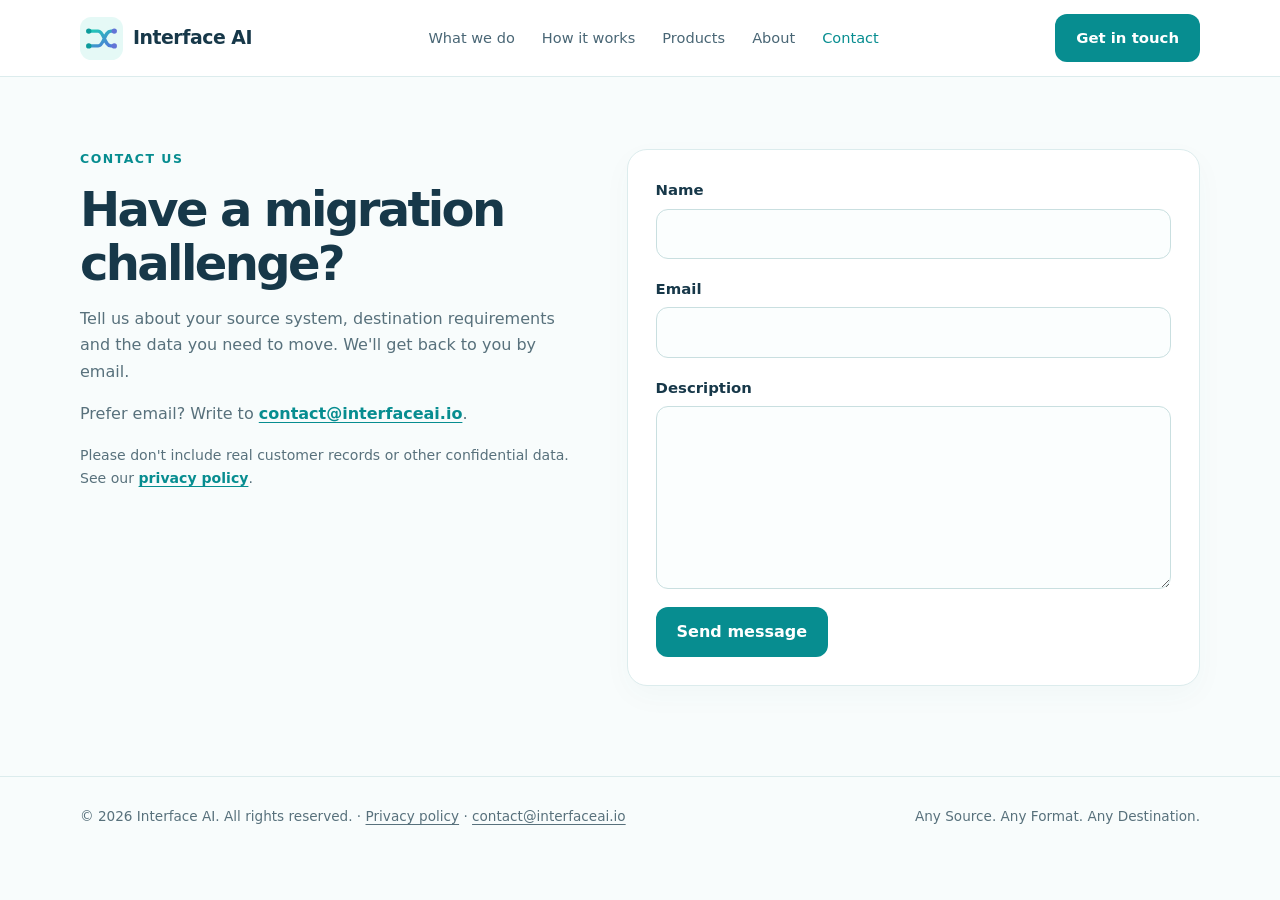
==== contact.html @ 05099ef7 "Fix broken logo and add a working contact page - Logo: point header and favicon back to favicon.svg;" ====
<!doctype html>
<html lang="en">
<head>
<meta charset="utf-8"><meta name="viewport" content="width=device-width,initial-scale=1">
<meta name="description" content="Contact Interface AI about your data migration challenge.">
<title>Contact Us — Interface AI</title>
<link rel="icon" href="favicon.svg" type="image/svg+xml">
<link rel="stylesheet" href="assets/styles.css">
</head>
<body>
<a class="skip-link" href="#main">Skip to content</a>
<header><div class="wrap nav"><a class="brand" href="index.html" aria-label="Interface AI home"><img class="logo" src="favicon.svg" width="43" height="43" alt="">Interface AI</a><nav class="links" aria-label="Main"><a href="index.html#what">What we do</a><a href="index.html#how">How it works</a><a href="index.html#products">Products</a><a href="index.html#about">About</a><a href="contact.html" aria-current="page">Contact</a></nav><a class="btn" href="contact.html">Get in touch</a></div></header>
<main id="main" tabindex="-1"><div class="wrap contact-page">
<div class="contact-intro">
<div class="eyebrow">Contact us</div>
<h1>Have a migration challenge?</h1>
<p>Tell us about your source system, destination requirements and the data you need to move. We'll get back to you by email.</p>
<p>Prefer email? Write to <a href="mailto:contact@interfaceai.io">contact@interfaceai.io</a>.</p>
<p class="form-help">Please don't include real customer records or other confidential data. See our <a href="privacy.html">privacy policy</a>.</p>
</div>
<form id="contact-form" class="contact-form" action="contact.php" method="post" novalidate>
<div id="contact-status" class="form-status" role="status" aria-live="polite" hidden></div>
<div class="form-field">
<label for="contact-name">Name</label>
<input id="contact-name" name="name" type="text" autocomplete="name" maxlength="100" required>
</div>
<div class="form-field">
<label for="contact-email">Email</label>
<input id="contact-email" name="email" type="email" autocomplete="email" maxlength="254" required>
</div>
<div class="form-field">
<label for="contact-description">Description</label>
<textarea id="contact-description" name="description" rows="6" minlength="10" maxlength="3000" required></textarea>
</div>
<div class="form-trap" aria-hidden="true">
<label for="contact-website">Leave this field empty</label>
<input id="contact-website" name="website" type="text" tabindex="-1" autocomplete="off">
</div>
<button class="btn" type="submit">Send message</button>
</form>
</div></main>
<footer><div class="wrap foot"><span>© <span data-year>2026</span> Interface AI. All rights reserved. · <a href="privacy.html">Privacy policy</a> · <a href="mailto:contact@interfaceai.io">contact@interfaceai.io</a></span><span>Any Source. Any Format. Any Destination.</span></div></footer>
<script src="assets/main.js" defer></script>
</body></html>
---- assets/styles.css ----
:root{--ink:#173849;--muted:#58717c;--teal:#078d90;--aqua:#19bdb3;--bg:#f8fcfc;--line:#dceced}
*{box-sizing:border-box}html{scroll-behavior:smooth}body{margin:0;font-family:Inter,ui-sans-serif,system-ui,-apple-system,Segoe UI,Arial,sans-serif;background:var(--bg);color:var(--ink);line-height:1.65}
a{text-decoration:none;color:inherit}.wrap{width:min(1120px,92%);margin:auto}header{position:sticky;top:0;background:#ffffffed;backdrop-filter:blur(16px);z-index:5;border-bottom:1px solid var(--line)}
.nav{min-height:76px;display:flex;align-items:center;justify-content:space-between;gap:20px}.brand{display:flex;align-items:center;gap:10px;font-size:1.18rem;font-weight:750;letter-spacing:-.025em}
.logo{width:43px;height:43px}.links{display:flex;gap:27px;font-size:.91rem;color:#496675}.links a:hover{color:var(--teal)}
.btn{display:inline-flex;align-items:center;justify-content:center;background:var(--teal);color:white;padding:12px 21px;border-radius:12px;font-size:.93rem;font-weight:600;transition:transform .2s,background .2s}.btn:hover{transform:translateY(-2px);background:#057478}.btn.secondary{background:#fff;color:var(--ink);border:1px solid var(--line)}
.hero{padding:100px 0 78px;background:radial-gradient(ellipse at 80% 12%,#bdf6ec8f,transparent 44%),radial-gradient(ellipse at 10% 70%,#dfe2ff9c,transparent 45%),#f8fcfc}
.eyebrow{font-size:.78rem;letter-spacing:.12em;text-transform:uppercase;font-weight:700;color:var(--teal)}
h1{font-size:clamp(2.3rem,5vw,4.25rem);letter-spacing:-.055em;line-height:1.13;margin:18px 0 23px;font-weight:680;max-width:850px}h1 em{font-style:normal;color:var(--teal)}
.lead{font-size:1.08rem;color:var(--muted);max-width:710px}.actions{display:flex;gap:12px;flex-wrap:wrap;margin-top:30px}
.flow{display:grid;grid-template-columns:1fr auto 1fr auto 1fr;align-items:center;gap:13px;margin-top:64px}.flow-card{background:#fff;border:1px solid #d7e9e9;border-radius:19px;padding:24px;box-shadow:0 12px 45px #125b5b0a}.flow-card small{color:var(--teal);font-weight:700;text-transform:uppercase;letter-spacing:.09em}.flow-card strong{display:block;font-size:1.14rem;margin:5px 0}.flow-card span{font-size:.88rem;color:var(--muted)}.arrow{color:var(--teal);font-size:1.6rem}
section{padding:86px 0}h2{font-size:clamp(1.9rem,3vw,2.7rem);font-weight:670;letter-spacing:-.04em;line-height:1.22;margin:12px 0 18px}.section-lead{max-width:680px;color:var(--muted);margin-bottom:35px}.grid{display:grid;grid-template-columns:repeat(3,minmax(0,1fr));gap:20px}
.card{background:white;border:1px solid var(--line);padding:28px;border-radius:20px;box-shadow:0 10px 30px #0c566008}.card h3{font-size:1.18rem;font-weight:670;margin:14px 0 8px;letter-spacing:-.02em}.card p{color:var(--muted);font-size:.94rem;margin:0}.icon{display:inline-grid;place-items:center;width:46px;height:46px;border-radius:13px;background:#ddf8f3;color:#087e81;font-size:1.3rem}
.tinted{background:linear-gradient(135deg,#effaf8,#f4f6ff)}.steps{display:grid;grid-template-columns:repeat(4,1fr);gap:17px}.step{padding:23px;background:white;border:1px solid var(--line);border-radius:18px}.number{font-weight:800;color:var(--teal);font-size:.82rem}.step h3{margin:9px 0;font-size:1.08rem}.step p{font-size:.91rem;color:var(--muted);margin:0}
.tag{display:inline-block;font-size:.74rem;font-weight:650;color:#067e82;background:#e4f9f5;padding:5px 10px;border-radius:999px}.tag.future{color:#6b62b0;background:#f0edff}
.about{max-width:810px}.about p{color:var(--muted)}.cta{background:linear-gradient(120deg,#e0f8f3,#e8ecff);border:1px solid #d7eeeb;border-radius:28px;padding:52px;text-align:center}.cta p{color:var(--muted);max-width:570px;margin:0 auto 25px}
footer{border-top:1px solid var(--line);padding:28px 0;color:var(--muted);font-size:.85rem}.foot{display:flex;justify-content:space-between;gap:16px;flex-wrap:wrap}
@media(max-width:760px){.nav{flex-wrap:wrap;padding:12px 0;gap:10px 20px}.links{order:3;width:100%;flex-wrap:wrap;gap:4px 18px;font-size:.88rem;padding-bottom:4px}.hero{padding:65px 0}.flow{grid-template-columns:1fr;gap:8px}.arrow{text-align:center;transform:rotate(90deg)}.grid,.steps{grid-template-columns:1fr}section{padding:60px 0}.cta{padding:32px 18px}}
.skip-link{position:absolute;left:16px;top:-60px;z-index:10;background:var(--ink);color:#fff;padding:10px 16px;border-radius:10px;font-weight:600}.skip-link:focus{top:12px}
a:focus-visible,button:focus-visible{outline:3px solid var(--aqua);outline-offset:3px;border-radius:6px}
.contact-email{margin:18px auto 0;color:var(--muted);font-size:.95rem}.contact-email a{color:var(--teal);font-weight:600;text-decoration:underline;text-underline-offset:3px}
.copy-btn{margin-left:8px;font:inherit;font-size:.82rem;font-weight:600;color:var(--ink);background:#fff;border:1px solid var(--line);border-radius:8px;padding:4px 10px;cursor:pointer}.copy-btn:hover{border-color:var(--teal)}
.foot a{text-decoration:underline;text-underline-offset:3px}.foot a:hover{color:var(--teal)}
.legal{max-width:780px;padding:64px 0 86px}.legal h1{font-size:clamp(2rem,4vw,3rem);margin:12px 0 8px}.legal h2{font-size:1.35rem;letter-spacing:-.02em;margin:34px 0 8px}.legal p,.legal li{color:var(--muted)}.legal a{color:var(--teal);text-decoration:underline;text-underline-offset:3px}.legal .updated{font-size:.88rem}
@media(prefers-reduced-motion:reduce){html{scroll-behavior:auto}*,*::before,*::after{transition:none!important;animation:none!important}.btn:hover{transform:none}}
.contact-page{display:grid;grid-template-columns:minmax(0,1fr) minmax(0,1.15fr);gap:48px;padding:72px 0 90px;align-items:start}.contact-intro h1{font-size:clamp(2rem,4vw,3rem);margin:12px 0 16px}.contact-intro p{color:var(--muted)}.contact-intro a{color:var(--teal);font-weight:600;text-decoration:underline;text-underline-offset:3px}
.contact-form{background:#fff;border:1px solid var(--line);border-radius:20px;padding:28px;box-shadow:0 10px 30px #0c566008;display:grid;gap:18px}
.form-field{display:grid;gap:6px}.form-field label{font-weight:600;font-size:.93rem}.form-field input,.form-field textarea{font:inherit;color:var(--ink);background:#fbfefe;border:1px solid #c9dfe0;border-radius:12px;padding:11px 14px;width:100%}.form-field textarea{resize:vertical;min-height:140px}.form-field input:focus,.form-field textarea:focus{outline:3px solid #19bdb355;border-color:var(--teal)}
.form-field [aria-invalid="true"]{border-color:#c2410c}.field-error{color:#b42318;font-size:.85rem;margin:0}
.form-help{font-size:.88rem;color:var(--muted)}.form-trap{position:absolute;left:-9999px;width:1px;height:1px;overflow:hidden}
.contact-form .btn{border:0;cursor:pointer;font:inherit;font-weight:600;justify-self:start}.contact-form .btn[disabled]{opacity:.7;cursor:progress;transform:none}
.form-status{border-radius:12px;padding:12px 16px;font-size:.93rem;font-weight:500}.form-status.ok{background:#e4f9f5;color:#05676a;border:1px solid #b5ece2}.form-status.err{background:#fff1ed;color:#9a3412;border:1px solid #fed7c7}
.links a[aria-current="page"]{color:var(--teal)}
@media(max-width:760px){.contact-page{grid-template-columns:1fr;gap:28px;padding:48px 0 64px}.contact-form{padding:22px}}
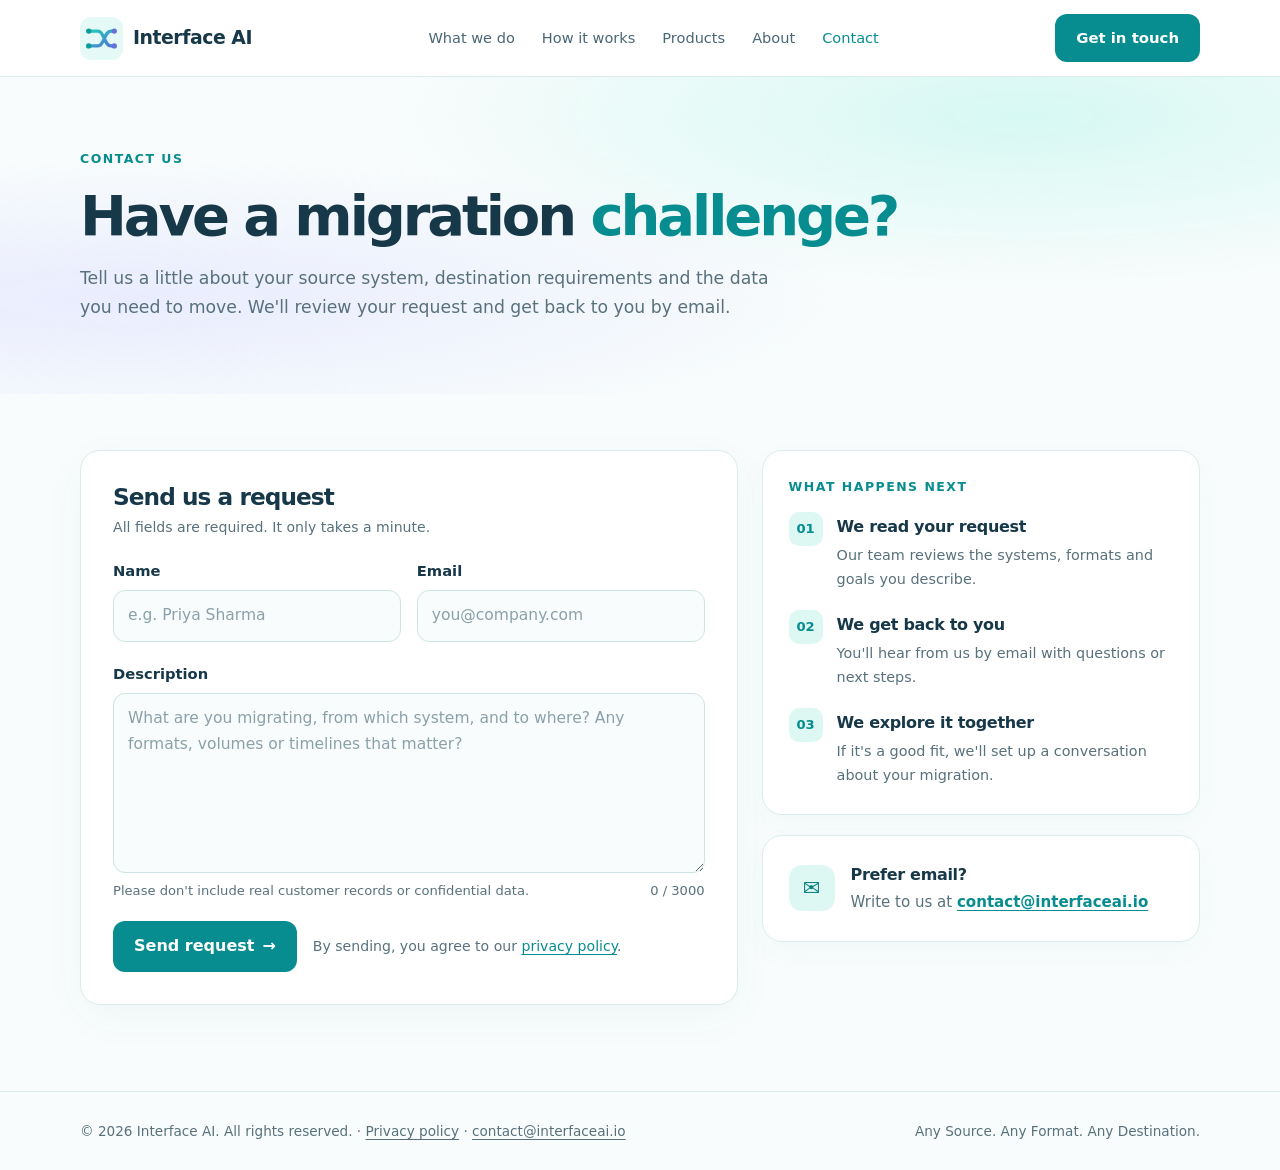
==== commit 466bae04: "Redesign contact page, add thank-you popup and unify page layout - Fix unstyled contact form in prod" ====
--- a/contact.html
+++ b/contact.html
@@ -5,40 +5,77 @@
 <meta name="description" content="Contact Interface AI about your data migration challenge.">
 <title>Contact Us — Interface AI</title>
 <link rel="icon" href="favicon.svg" type="image/svg+xml">
-<link rel="stylesheet" href="assets/styles.css">
+<link rel="stylesheet" href="assets/styles.css?v=3">
 </head>
 <body>
 <a class="skip-link" href="#main">Skip to content</a>
 <header><div class="wrap nav"><a class="brand" href="index.html" aria-label="Interface AI home"><img class="logo" src="favicon.svg" width="43" height="43" alt="">Interface AI</a><nav class="links" aria-label="Main"><a href="index.html#what">What we do</a><a href="index.html#how">How it works</a><a href="index.html#products">Products</a><a href="index.html#about">About</a><a href="contact.html" aria-current="page">Contact</a></nav><a class="btn" href="contact.html">Get in touch</a></div></header>
-<main id="main" tabindex="-1"><div class="wrap contact-page">
-<div class="contact-intro">
+<main id="main" tabindex="-1">
+<div class="hero page-hero"><div class="wrap">
 <div class="eyebrow">Contact us</div>
-<h1>Have a migration challenge?</h1>
-<p>Tell us about your source system, destination requirements and the data you need to move. We'll get back to you by email.</p>
-<p>Prefer email? Write to <a href="mailto:contact@interfaceai.io">contact@interfaceai.io</a>.</p>
-<p class="form-help">Please don't include real customer records or other confidential data. See our <a href="privacy.html">privacy policy</a>.</p>
+<h1>Have a migration <em>challenge?</em></h1>
+<p class="lead">Tell us a little about your source system, destination requirements and the data you need to move. We'll review your request and get back to you by email.</p>
+</div></div>
+
+<section class="page-body"><div class="wrap contact-layout">
+<form id="contact-form" class="contact-form" action="contact.php" method="post" novalidate>
+<div class="form-head">
+<h2>Send us a request</h2>
+<p class="form-help">All fields are required. It only takes a minute.</p>
 </div>
-<form id="contact-form" class="contact-form" action="contact.php" method="post" novalidate>
-<div id="contact-status" class="form-status" role="status" aria-live="polite" hidden></div>
+<div id="contact-status" class="form-status" role="alert" hidden></div>
+<div class="form-row">
 <div class="form-field">
 <label for="contact-name">Name</label>
-<input id="contact-name" name="name" type="text" autocomplete="name" maxlength="100" required>
+<input id="contact-name" name="name" type="text" autocomplete="name" maxlength="100" placeholder="e.g. Priya Sharma" required>
 </div>
 <div class="form-field">
 <label for="contact-email">Email</label>
-<input id="contact-email" name="email" type="email" autocomplete="email" maxlength="254" required>
+<input id="contact-email" name="email" type="email" autocomplete="email" maxlength="254" placeholder="you@company.com" required>
+</div>
 </div>
 <div class="form-field">
 <label for="contact-description">Description</label>
-<textarea id="contact-description" name="description" rows="6" minlength="10" maxlength="3000" required></textarea>
+<textarea id="contact-description" name="description" rows="6" minlength="10" maxlength="3000" placeholder="What are you migrating, from which system, and to where? Any formats, volumes or timelines that matter?" aria-describedby="description-count" required></textarea>
+<div class="field-meta"><span>Please don't include real customer records or confidential data.</span><span id="description-count" aria-live="polite">0 / 3000</span></div>
 </div>
 <div class="form-trap" aria-hidden="true">
 <label for="contact-website">Leave this field empty</label>
 <input id="contact-website" name="website" type="text" tabindex="-1" autocomplete="off">
 </div>
-<button class="btn" type="submit">Send message</button>
+<div class="form-actions">
+<button class="btn" type="submit">Send request <span aria-hidden="true">→</span></button>
+<p class="form-help">By sending, you agree to our <a href="privacy.html">privacy policy</a>.</p>
+</div>
 </form>
-</div></main>
+
+<aside class="contact-aside" aria-label="What happens next">
+<div class="card">
+<div class="eyebrow">What happens next</div>
+<ol class="next-steps">
+<li><span class="number">01</span><div><h3>We read your request</h3><p>Our team reviews the systems, formats and goals you describe.</p></div></li>
+<li><span class="number">02</span><div><h3>We get back to you</h3><p>You'll hear from us by email with questions or next steps.</p></div></li>
+<li><span class="number">03</span><div><h3>We explore it together</h3><p>If it's a good fit, we'll set up a conversation about your migration.</p></div></li>
+</ol>
+</div>
+<div class="card contact-direct">
+<span class="icon" aria-hidden="true">✉</span>
+<div><h3>Prefer email?</h3><p>Write to us at <a href="mailto:contact@interfaceai.io">contact@interfaceai.io</a></p></div>
+</div>
+</aside>
+</div></section>
+</main>
+
+<dialog id="contact-success" class="modal" aria-labelledby="modal-title" aria-describedby="modal-text">
+<div class="modal-card">
+<button type="button" class="modal-close" data-close aria-label="Close">×</button>
+<span class="modal-icon" aria-hidden="true">✓</span>
+<h2 id="modal-title">Thank you for reaching out!</h2>
+<p id="modal-text">We've received your request and really appreciate you sharing it with us. Our team will review the details carefully and get back to you by email soon.</p>
+<button type="button" class="btn" data-close>Close</button>
+</div>
+</dialog>
+
 <footer><div class="wrap foot"><span>© <span data-year>2026</span> Interface AI. All rights reserved. · <a href="privacy.html">Privacy policy</a> · <a href="mailto:contact@interfaceai.io">contact@interfaceai.io</a></span><span>Any Source. Any Format. Any Destination.</span></div></footer>
-<script src="assets/main.js" defer></script>
+<script src="assets/main.js?v=3" defer></script>
 </body></html>
--- a/assets/styles.css
+++ b/assets/styles.css
@@ -21,14 +21,38 @@
 .contact-email{margin:18px auto 0;color:var(--muted);font-size:.95rem}.contact-email a{color:var(--teal);font-weight:600;text-decoration:underline;text-underline-offset:3px}
 .copy-btn{margin-left:8px;font:inherit;font-size:.82rem;font-weight:600;color:var(--ink);background:#fff;border:1px solid var(--line);border-radius:8px;padding:4px 10px;cursor:pointer}.copy-btn:hover{border-color:var(--teal)}
 .foot a{text-decoration:underline;text-underline-offset:3px}.foot a:hover{color:var(--teal)}
-.legal{max-width:780px;padding:64px 0 86px}.legal h1{font-size:clamp(2rem,4vw,3rem);margin:12px 0 8px}.legal h2{font-size:1.35rem;letter-spacing:-.02em;margin:34px 0 8px}.legal p,.legal li{color:var(--muted)}.legal a{color:var(--teal);text-decoration:underline;text-underline-offset:3px}.legal .updated{font-size:.88rem}
 @media(prefers-reduced-motion:reduce){html{scroll-behavior:auto}*,*::before,*::after{transition:none!important;animation:none!important}.btn:hover{transform:none}}
-.contact-page{display:grid;grid-template-columns:minmax(0,1fr) minmax(0,1.15fr);gap:48px;padding:72px 0 90px;align-items:start}.contact-intro h1{font-size:clamp(2rem,4vw,3rem);margin:12px 0 16px}.contact-intro p{color:var(--muted)}.contact-intro a{color:var(--teal);font-weight:600;text-decoration:underline;text-underline-offset:3px}
-.contact-form{background:#fff;border:1px solid var(--line);border-radius:20px;padding:28px;box-shadow:0 10px 30px #0c566008;display:grid;gap:18px}
-.form-field{display:grid;gap:6px}.form-field label{font-weight:600;font-size:.93rem}.form-field input,.form-field textarea{font:inherit;color:var(--ink);background:#fbfefe;border:1px solid #c9dfe0;border-radius:12px;padding:11px 14px;width:100%}.form-field textarea{resize:vertical;min-height:140px}.form-field input:focus,.form-field textarea:focus{outline:3px solid #19bdb355;border-color:var(--teal)}
-.form-field [aria-invalid="true"]{border-color:#c2410c}.field-error{color:#b42318;font-size:.85rem;margin:0}
-.form-help{font-size:.88rem;color:var(--muted)}.form-trap{position:absolute;left:-9999px;width:1px;height:1px;overflow:hidden}
-.contact-form .btn{border:0;cursor:pointer;font:inherit;font-weight:600;justify-self:start}.contact-form .btn[disabled]{opacity:.7;cursor:progress;transform:none}
-.form-status{border-radius:12px;padding:12px 16px;font-size:.93rem;font-weight:500}.form-status.ok{background:#e4f9f5;color:#05676a;border:1px solid #b5ece2}.form-status.err{background:#fff1ed;color:#9a3412;border:1px solid #fed7c7}
 .links a[aria-current="page"]{color:var(--teal)}
-@media(max-width:760px){.contact-page{grid-template-columns:1fr;gap:28px;padding:48px 0 64px}.contact-form{padding:22px}}
+.page-hero{padding:72px 0 56px}.page-hero h1{font-size:clamp(2.1rem,4.4vw,3.5rem);margin:14px 0 16px}
+.page-body{padding:56px 0 86px}
+.legal{max-width:820px;margin:0 auto;padding:36px 40px}.legal h2{font-size:1.3rem;letter-spacing:-.02em;margin:30px 0 8px}.legal>:first-child{margin-top:0}.legal p,.legal li{color:var(--muted);font-size:.97rem}.legal a{color:var(--teal);text-decoration:underline;text-underline-offset:3px}
+.contact-layout{display:grid;grid-template-columns:minmax(0,1.5fr) minmax(0,1fr);gap:24px;align-items:start}
+.contact-form{background:#fff;border:1px solid var(--line);border-radius:20px;padding:32px;box-shadow:0 12px 45px #125b5b0a;display:grid;gap:20px}
+.form-head h2{font-size:1.45rem;margin:0 0 4px}.form-head .form-help{margin:0}
+.form-row{display:grid;grid-template-columns:1fr 1fr;gap:16px}
+.form-field{display:grid;gap:7px}.form-field label{font-weight:650;font-size:.92rem}
+.form-field input,.form-field textarea{font:inherit;font-size:.97rem;color:var(--ink);background:var(--bg);border:1px solid #cfe3e4;border-radius:12px;padding:12px 14px;width:100%;transition:border-color .2s,box-shadow .2s,background .2s}
+.form-field input::placeholder,.form-field textarea::placeholder{color:#8aa1aa}
+.form-field input:hover,.form-field textarea:hover{border-color:#a9cfd0}
+.form-field input:focus,.form-field textarea:focus{outline:none;background:#fff;border-color:var(--teal);box-shadow:0 0 0 4px #19bdb326}
+.form-field textarea{resize:vertical;min-height:150px}
+.form-field [aria-invalid="true"]{border-color:#d9534f;background:#fffafa}.form-field [aria-invalid="true"]:focus{box-shadow:0 0 0 4px #d9534f22}
+.field-error{color:#b42318;font-size:.85rem;margin:0}
+.field-meta{display:flex;justify-content:space-between;gap:12px;font-size:.82rem;color:var(--muted)}.field-meta span:last-child{white-space:nowrap}
+.form-help{font-size:.88rem;color:var(--muted)}.form-help a{color:var(--teal);text-decoration:underline;text-underline-offset:3px}
+.form-actions{display:flex;align-items:center;gap:16px;flex-wrap:wrap}.form-actions .form-help{margin:0}
+.form-trap{position:absolute;left:-9999px;width:1px;height:1px;overflow:hidden}
+.contact-form .btn{border:0;cursor:pointer;font:inherit;font-weight:600;gap:8px}.contact-form .btn[disabled]{opacity:.7;cursor:progress;transform:none}
+.form-status{border-radius:12px;padding:12px 16px;font-size:.93rem;font-weight:500;background:#fff1ed;color:#9a3412;border:1px solid #fed7c7}
+.contact-aside{display:grid;gap:20px}.contact-aside .card{padding:26px}
+.next-steps{list-style:none;margin:14px 0 0;padding:0;display:grid;gap:18px}.next-steps li{display:flex;gap:14px}.next-steps .number{flex:none;width:34px;height:34px;display:grid;place-items:center;border-radius:10px;background:#ddf8f3}.next-steps h3{margin:2px 0 4px;font-size:1rem}.next-steps p{margin:0;font-size:.9rem}
+.contact-direct{display:flex;gap:16px;align-items:center}.contact-direct h3{margin:0 0 2px;font-size:1rem}.contact-direct p{margin:0}.contact-direct a{color:var(--teal);font-weight:600;text-decoration:underline;text-underline-offset:3px;overflow-wrap:anywhere}.contact-direct .icon{flex:none}
+.modal{border:0;padding:0;background:transparent;max-width:min(460px,calc(100% - 32px));width:100%;color:var(--ink)}
+.modal::backdrop{background:#0f2a3699;backdrop-filter:blur(3px)}
+.modal-card{position:relative;background:linear-gradient(160deg,#fff 55%,#effaf8);border:1px solid var(--line);border-radius:24px;padding:40px 32px 32px;text-align:center;box-shadow:0 30px 80px #0c3d4a33}
+.modal-icon{display:inline-grid;place-items:center;width:64px;height:64px;border-radius:50%;background:#ddf8f3;color:var(--teal);font-size:1.8rem;font-weight:800;box-shadow:0 0 0 8px #effaf8}
+.modal h2{font-size:1.55rem;margin:20px 0 10px}.modal p{color:var(--muted);margin:0 0 26px}
+.modal .btn{border:0;cursor:pointer;font:inherit;font-weight:600;min-width:140px}
+.modal-close{position:absolute;top:14px;right:14px;width:36px;height:36px;border-radius:50%;border:1px solid var(--line);background:#fff;color:var(--muted);font-size:1.35rem;line-height:1;cursor:pointer;transition:color .2s,border-color .2s}.modal-close:hover{color:var(--teal);border-color:var(--teal)}
+.modal[open] .modal-card{animation:modal-in .25s ease-out}@keyframes modal-in{from{opacity:0;transform:translateY(12px) scale(.97)}to{opacity:1;transform:none}}
+@media(max-width:760px){.page-hero{padding:52px 0 40px}.page-body{padding:36px 0 60px}.contact-layout,.form-row{grid-template-columns:1fr}.contact-form{padding:22px}.legal{padding:24px 20px}.modal-card{padding:36px 22px 24px}}
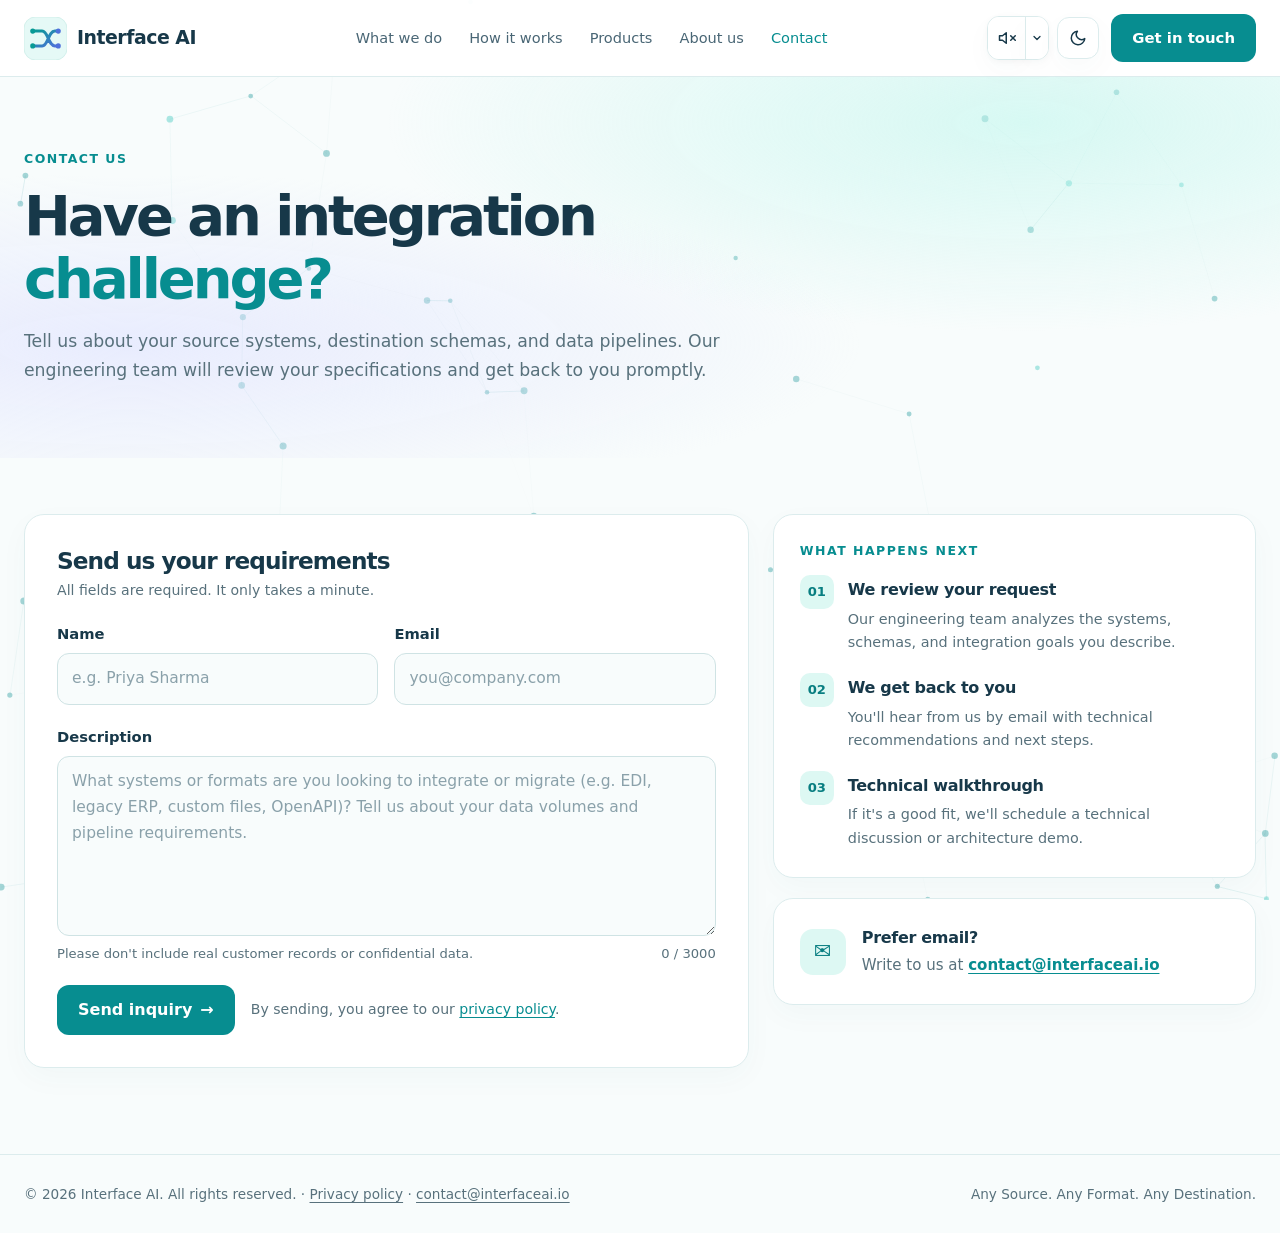
==== commit 62edcfd0: "feat: add dynamic canvas network, offline audio player, dark/light theme, and enterprise B2B copy up" ====
--- a/contact.html
+++ b/contact.html
@@ -2,25 +2,30 @@
 <html lang="en">
 <head>
 <meta charset="utf-8"><meta name="viewport" content="width=device-width,initial-scale=1">
-<meta name="description" content="Contact Interface AI about your data migration challenge.">
+<meta name="description" content="Connect with the Interface AI team about your enterprise data integration, anti-EDI parsing, or schema translation requirements.">
 <title>Contact Us — Interface AI</title>
 <link rel="icon" href="favicon.svg" type="image/svg+xml">
-<link rel="stylesheet" href="assets/styles.css?v=3">
+<link rel="stylesheet" href="assets/styles.css?v=4">
+<script>
+(function(){var t=localStorage.getItem('interface_theme')||(window.matchMedia('(prefers-color-scheme: dark)').matches?'dark':'light');document.documentElement.setAttribute('data-theme',t);})();
+</script>
 </head>
 <body>
+<canvas id="network-canvas" class="network-canvas" aria-hidden="true"></canvas>
+<audio id="local-audio" preload="metadata" loop></audio>
 <a class="skip-link" href="#main">Skip to content</a>
-<header><div class="wrap nav"><a class="brand" href="index.html" aria-label="Interface AI home"><img class="logo" src="favicon.svg" width="43" height="43" alt="">Interface AI</a><nav class="links" aria-label="Main"><a href="index.html#what">What we do</a><a href="index.html#how">How it works</a><a href="index.html#products">Products</a><a href="index.html#about">About</a><a href="contact.html" aria-current="page">Contact</a></nav><a class="btn" href="contact.html">Get in touch</a></div></header>
+<header><div class="wrap nav"><a class="brand" href="index.html" aria-label="Interface AI home"><span class="brand-logo" aria-hidden="true"><img class="logo logo-light" src="assets/logo-light.svg" width="43" height="43" alt=""><img class="logo logo-dark" src="assets/logo-dark.svg" width="43" height="43" alt=""></span>Interface AI</a><nav class="links" aria-label="Main"><a href="index.html#what">What we do</a><a href="index.html#how">How it works</a><a href="index.html#products">Products</a><a href="index.html#about">About us</a><a href="contact.html" aria-current="page">Contact</a></nav><div class="nav-actions"><div class="nav-controls"><div class="music-player-wrap"><div class="music-btn-group"><button id="music-toggle" class="control-btn music-play-btn" type="button" aria-label="Play music" title="Play music (Summer Is Gone)"><span class="sound-bars" aria-hidden="true"><span class="bar bar-1"></span><span class="bar bar-2"></span><span class="bar bar-3"></span></span><svg class="sound-icon-muted" width="18" height="18" viewBox="0 0 24 24" fill="none" stroke="currentColor" stroke-width="2" stroke-linecap="round" stroke-linejoin="round" aria-hidden="true"><polygon points="11 5 6 9 2 9 2 15 6 15 11 19 11 5"></polygon><line x1="23" y1="9" x2="17" y2="15"></line><line x1="17" y1="9" x2="23" y2="15"></line></svg></button><button id="music-menu-btn" class="control-btn music-chevron-btn" type="button" aria-label="Select music type" title="Select music type"><svg width="12" height="12" viewBox="0 0 24 24" fill="none" stroke="currentColor" stroke-width="2.5" stroke-linecap="round" stroke-linejoin="round"><polyline points="6 9 12 15 18 9"></polyline></svg></button></div><div id="music-popover" class="music-popover" hidden><div class="popover-header"><div class="popover-title"><span class="music-status-dot"></span><span id="current-track-name">Summer Is Gone</span></div><span class="popover-badge">Soft Rock</span></div><div class="music-types-list"><div class="music-type-option is-selected" data-type="summer-is-gone"><input type="radio" name="music-type" value="summer-is-gone" checked><div class="option-info"><span class="option-title">🎸 Summer Is Gone</span><span class="option-sub">Zambolino · Soft Rock</span></div></div><div class="music-type-option" data-type="reflection"><input type="radio" name="music-type" value="reflection"><div class="option-info"><span class="option-title">🎸 Reflection</span><span class="option-sub">Hazelwood · Soft Rock</span></div></div><div class="music-type-option" data-type="joshua-tree"><input type="radio" name="music-type" value="joshua-tree"><div class="option-info"><span class="option-title">🎸 Joshua Tree</span><span class="option-sub">Guillermo Guareschi · Soft Rock</span></div></div><div class="music-type-option" data-type="silhouette"><input type="radio" name="music-type" value="silhouette"><div class="option-info"><span class="option-title">🎸 Silhouette</span><span class="option-sub">Moavii · Soft Rock</span></div></div><div class="music-type-option" data-type="ambient-synth"><input type="radio" name="music-type" value="ambient-synth"><div class="option-info"><span class="option-title">🌊 Ambient AI Flow</span><span class="option-sub">Procedural Synth · Offline</span></div></div></div><div class="popover-footer"><div class="volume-row"><span class="vol-icon" aria-hidden="true">🔈</span><input id="music-volume" type="range" min="0" max="100" value="20" aria-label="Music volume"><span class="vol-icon" aria-hidden="true">🔊</span></div></div></div></div><button id="theme-toggle" class="control-btn" type="button" aria-label="Toggle light and dark mode" title="Toggle light and dark mode"><svg class="icon-moon" width="18" height="18" viewBox="0 0 24 24" fill="none" stroke="currentColor" stroke-width="2" stroke-linecap="round" stroke-linejoin="round" aria-hidden="true"><path d="M21 12.79A9 9 0 1 1 11.21 3 7 7 0 0 0 21 12.79z"></path></svg><svg class="icon-sun" width="18" height="18" viewBox="0 0 24 24" fill="none" stroke="currentColor" stroke-width="2" stroke-linecap="round" stroke-linejoin="round" aria-hidden="true"><circle cx="12" cy="12" r="5"></circle><line x1="12" y1="1" x2="12" y2="3"></line><line x1="12" y1="21" x2="12" y2="23"></line><line x1="4.22" y1="4.22" x2="5.64" y2="5.64"></line><line x1="18.36" y1="18.36" x2="19.78" y2="19.78"></line><line x1="1" y1="12" x2="3" y2="12"></line><line x1="21" y1="12" x2="23" y2="12"></line><line x1="4.22" y1="19.78" x2="5.64" y2="18.36"></line><line x1="18.36" y1="5.64" x2="19.78" y2="4.22"></line></svg></button></div><a class="btn" href="contact.html">Get in touch</a></div></div></header>
 <main id="main" tabindex="-1">
 <div class="hero page-hero"><div class="wrap">
 <div class="eyebrow">Contact us</div>
-<h1>Have a migration <em>challenge?</em></h1>
-<p class="lead">Tell us a little about your source system, destination requirements and the data you need to move. We'll review your request and get back to you by email.</p>
+<h1>Have an integration <em>challenge?</em></h1>
+<p class="lead">Tell us about your source systems, destination schemas, and data pipelines. Our engineering team will review your specifications and get back to you promptly.</p>
 </div></div>
 
 <section class="page-body"><div class="wrap contact-layout">
 <form id="contact-form" class="contact-form" action="contact.php" method="post" novalidate>
 <div class="form-head">
-<h2>Send us a request</h2>
+<h2>Send us your requirements</h2>
 <p class="form-help">All fields are required. It only takes a minute.</p>
 </div>
 <div id="contact-status" class="form-status" role="alert" hidden></div>
@@ -36,7 +41,7 @@
 </div>
 <div class="form-field">
 <label for="contact-description">Description</label>
-<textarea id="contact-description" name="description" rows="6" minlength="10" maxlength="3000" placeholder="What are you migrating, from which system, and to where? Any formats, volumes or timelines that matter?" aria-describedby="description-count" required></textarea>
+<textarea id="contact-description" name="description" rows="6" minlength="10" maxlength="3000" placeholder="What systems or formats are you looking to integrate or migrate (e.g. EDI, legacy ERP, custom files, OpenAPI)? Tell us about your data volumes and pipeline requirements." aria-describedby="description-count" required></textarea>
 <div class="field-meta"><span>Please don't include real customer records or confidential data.</span><span id="description-count" aria-live="polite">0 / 3000</span></div>
 </div>
 <div class="form-trap" aria-hidden="true">
@@ -44,7 +49,7 @@
 <input id="contact-website" name="website" type="text" tabindex="-1" autocomplete="off">
 </div>
 <div class="form-actions">
-<button class="btn" type="submit">Send request <span aria-hidden="true">→</span></button>
+<button class="btn" type="submit">Send inquiry <span aria-hidden="true">→</span></button>
 <p class="form-help">By sending, you agree to our <a href="privacy.html">privacy policy</a>.</p>
 </div>
 </form>
@@ -53,9 +58,9 @@
 <div class="card">
 <div class="eyebrow">What happens next</div>
 <ol class="next-steps">
-<li><span class="number">01</span><div><h3>We read your request</h3><p>Our team reviews the systems, formats and goals you describe.</p></div></li>
-<li><span class="number">02</span><div><h3>We get back to you</h3><p>You'll hear from us by email with questions or next steps.</p></div></li>
-<li><span class="number">03</span><div><h3>We explore it together</h3><p>If it's a good fit, we'll set up a conversation about your migration.</p></div></li>
+<li><span class="number">01</span><div><h3>We review your request</h3><p>Our engineering team analyzes the systems, schemas, and integration goals you describe.</p></div></li>
+<li><span class="number">02</span><div><h3>We get back to you</h3><p>You'll hear from us by email with technical recommendations and next steps.</p></div></li>
+<li><span class="number">03</span><div><h3>Technical walkthrough</h3><p>If it's a good fit, we'll schedule a technical discussion or architecture demo.</p></div></li>
 </ol>
 </div>
 <div class="card contact-direct">
@@ -78,4 +83,6 @@
 
 <footer><div class="wrap foot"><span>© <span data-year>2026</span> Interface AI. All rights reserved. · <a href="privacy.html">Privacy policy</a> · <a href="mailto:contact@interfaceai.io">contact@interfaceai.io</a></span><span>Any Source. Any Format. Any Destination.</span></div></footer>
 <script src="assets/main.js?v=3" defer></script>
+<script src="assets/network.js" defer></script>
+<script src="assets/controls.js?v=4" defer></script>
 </body></html>
--- a/assets/styles.css
+++ b/assets/styles.css
@@ -1,10 +1,52 @@
 :root{--ink:#173849;--muted:#58717c;--teal:#078d90;--aqua:#19bdb3;--bg:#f8fcfc;--line:#dceced}
-*{box-sizing:border-box}html{scroll-behavior:smooth}body{margin:0;font-family:Inter,ui-sans-serif,system-ui,-apple-system,Segoe UI,Arial,sans-serif;background:var(--bg);color:var(--ink);line-height:1.65}
-a{text-decoration:none;color:inherit}.wrap{width:min(1120px,92%);margin:auto}header{position:sticky;top:0;background:#ffffffed;backdrop-filter:blur(16px);z-index:5;border-bottom:1px solid var(--line)}
+*{box-sizing:border-box}html{scroll-behavior:smooth;background:var(--bg);overflow-x:hidden}body{margin:0;font-family:Inter,ui-sans-serif,system-ui,-apple-system,Segoe UI,Arial,sans-serif;background:transparent;color:var(--ink);line-height:1.65;overflow-x:hidden;max-width:100%}
+a{text-decoration:none;color:inherit}.wrap{width:min(1240px,calc(100% - 48px));margin:0 auto}header{position:sticky;top:0;background:#ffffffed;backdrop-filter:blur(16px);z-index:5;border-bottom:1px solid var(--line)}
+header .wrap{width:min(1280px,calc(100% - 48px))}
 .nav{min-height:76px;display:flex;align-items:center;justify-content:space-between;gap:20px}.brand{display:flex;align-items:center;gap:10px;font-size:1.18rem;font-weight:750;letter-spacing:-.025em}
-.logo{width:43px;height:43px}.links{display:flex;gap:27px;font-size:.91rem;color:#496675}.links a:hover{color:var(--teal)}
+.logo-picture,.brand-logo{display:inline-flex;align-items:center;line-height:0}.logo{width:43px;height:43px;display:block}.logo-dark{display:none}.logo-light{display:block}.icon-moon{display:block}.icon-sun{display:none}.links{display:flex;gap:27px;font-size:.91rem;color:#496675}.links a:hover{color:var(--teal)}
 .btn{display:inline-flex;align-items:center;justify-content:center;background:var(--teal);color:white;padding:12px 21px;border-radius:12px;font-size:.93rem;font-weight:600;transition:transform .2s,background .2s}.btn:hover{transform:translateY(-2px);background:#057478}.btn.secondary{background:#fff;color:var(--ink);border:1px solid var(--line)}
-.hero{padding:100px 0 78px;background:radial-gradient(ellipse at 80% 12%,#bdf6ec8f,transparent 44%),radial-gradient(ellipse at 10% 70%,#dfe2ff9c,transparent 45%),#f8fcfc}
+.nav-actions{display:flex;align-items:center;gap:12px}.nav-controls{display:flex;align-items:center;gap:8px}
+.control-btn{display:inline-flex;align-items:center;justify-content:center;width:42px;height:42px;border-radius:12px;background:#fff;border:1px solid var(--line);color:var(--ink);cursor:pointer;padding:0;transition:transform .2s,border-color .2s,background .2s;position:relative}
+.control-btn:hover{border-color:var(--teal);color:var(--teal);background:var(--bg);transform:translateY(-1px)}
+.control-btn:focus-visible{outline:3px solid var(--aqua);outline-offset:2px}
+.sound-bars{display:none;align-items:flex-end;gap:2.5px;height:16px;width:16px}
+.bar{flex:1;background:var(--teal);border-radius:1px}
+.is-playing .sound-bars{display:flex}
+.is-playing .sound-icon-muted{display:none}
+.sound-icon-muted{display:block}
+.is-playing .bar-1{height:60%;animation:soundBar .8s ease-in-out infinite alternate}
+.is-playing .bar-2{height:100%;animation:soundBar .8s ease-in-out .25s infinite alternate}
+.is-playing .bar-3{height:40%;animation:soundBar .8s ease-in-out .5s infinite alternate}
+@keyframes soundBar{0%{height:20%}100%{height:100%}}
+.music-player-wrap{position:relative;display:inline-flex}
+.music-btn-group{display:inline-flex;align-items:center;border-radius:12px;background:#fff;border:1px solid var(--line);box-shadow:0 2px 6px #00000008;transition:border-color .2s}
+.music-btn-group:hover{border-color:var(--teal)}
+.music-btn-group .control-btn{border:none;background:transparent;box-shadow:none;border-radius:0}
+.music-play-btn{width:38px;height:42px;border-radius:11px 0 0 11px!important;border-right:1px solid var(--line)!important}
+.music-chevron-btn{width:22px;height:42px;padding:0 3px;border-radius:0 11px 11px 0!important;color:var(--muted)}
+.music-chevron-btn:hover{color:var(--teal)}
+.music-popover{position:absolute;top:calc(100% + 8px);right:0;width:280px;background:#fff;border:1px solid var(--line);border-radius:16px;box-shadow:0 16px 40px #0c3d4a1f;padding:14px;z-index:100;display:grid;gap:10px;animation:popoverIn .2s cubic-bezier(0.16,1,0.3,1)}
+.music-popover[hidden]{display:none!important}
+@keyframes popoverIn{from{opacity:0;transform:translateY(-6px) scale(.97)}to{opacity:1;transform:none}}
+.popover-header{display:flex;align-items:center;justify-content:space-between;gap:8px;padding-bottom:8px;border-bottom:1px solid var(--line)}
+.popover-title{display:flex;align-items:center;gap:6px;font-size:.85rem;font-weight:700;color:var(--ink)}
+.music-status-dot{width:8px;height:8px;border-radius:50%;background:#cbd5e1}
+.music-popover.is-playing .music-status-dot{background:#10b981;box-shadow:0 0 0 3px #10b98133}
+.popover-badge{font-size:.68rem;font-weight:600;color:var(--teal);background:#e5f9f6;padding:2px 7px;border-radius:999px;white-space:nowrap}
+.music-types-list{display:grid;gap:5px}
+.music-type-option{display:flex;align-items:center;gap:9px;padding:8px 10px;border-radius:10px;border:1px solid transparent;cursor:pointer;background:var(--bg);transition:all .15s ease}
+.music-type-option:hover{border-color:var(--line);background:#fff}
+.music-type-option.is-selected{border-color:var(--teal);background:#eefaf8}
+.music-type-option input{accent-color:var(--teal);margin:0;cursor:pointer}
+.option-info{display:grid;gap:1px}
+.option-title{font-size:.83rem;font-weight:650;color:var(--ink)}
+.option-sub{font-size:.71rem;color:var(--muted)}
+.popover-footer{padding-top:6px;border-top:1px solid var(--line)}
+.volume-row{display:flex;align-items:center;gap:8px}
+.volume-row input[type="range"]{flex:1;accent-color:var(--teal);height:4px;cursor:pointer}
+.vol-icon{font-size:.78rem;color:var(--muted)}
+.hero{padding:100px 0 78px;background:radial-gradient(ellipse at 80% 12%,#bdf6ec8f,transparent 44%),radial-gradient(ellipse at 10% 70%,#dfe2ff9c,transparent 45%),transparent}
+.network-canvas{position:fixed;top:0;left:0;right:0;bottom:0;width:100%;height:100%;z-index:-1;pointer-events:none}
 .eyebrow{font-size:.78rem;letter-spacing:.12em;text-transform:uppercase;font-weight:700;color:var(--teal)}
 h1{font-size:clamp(2.3rem,5vw,4.25rem);letter-spacing:-.055em;line-height:1.13;margin:18px 0 23px;font-weight:680;max-width:850px}h1 em{font-style:normal;color:var(--teal)}
 .lead{font-size:1.08rem;color:var(--muted);max-width:710px}.actions{display:flex;gap:12px;flex-wrap:wrap;margin-top:30px}
@@ -13,9 +55,10 @@
 .card{background:white;border:1px solid var(--line);padding:28px;border-radius:20px;box-shadow:0 10px 30px #0c566008}.card h3{font-size:1.18rem;font-weight:670;margin:14px 0 8px;letter-spacing:-.02em}.card p{color:var(--muted);font-size:.94rem;margin:0}.icon{display:inline-grid;place-items:center;width:46px;height:46px;border-radius:13px;background:#ddf8f3;color:#087e81;font-size:1.3rem}
 .tinted{background:linear-gradient(135deg,#effaf8,#f4f6ff)}.steps{display:grid;grid-template-columns:repeat(4,1fr);gap:17px}.step{padding:23px;background:white;border:1px solid var(--line);border-radius:18px}.number{font-weight:800;color:var(--teal);font-size:.82rem}.step h3{margin:9px 0;font-size:1.08rem}.step p{font-size:.91rem;color:var(--muted);margin:0}
 .tag{display:inline-block;font-size:.74rem;font-weight:650;color:#067e82;background:#e4f9f5;padding:5px 10px;border-radius:999px}.tag.future{color:#6b62b0;background:#f0edff}
-.about{max-width:810px}.about p{color:var(--muted)}.cta{background:linear-gradient(120deg,#e0f8f3,#e8ecff);border:1px solid #d7eeeb;border-radius:28px;padding:52px;text-align:center}.cta p{color:var(--muted);max-width:570px;margin:0 auto 25px}
+.about p{color:var(--muted);max-width:820px}.cta{background:linear-gradient(120deg,#e0f8f3,#e8ecff);border:1px solid #d7eeeb;border-radius:28px;padding:52px;text-align:center}.cta p{color:var(--muted);max-width:570px;margin:0 auto 25px}
 footer{border-top:1px solid var(--line);padding:28px 0;color:var(--muted);font-size:.85rem}.foot{display:flex;justify-content:space-between;gap:16px;flex-wrap:wrap}
-@media(max-width:760px){.nav{flex-wrap:wrap;padding:12px 0;gap:10px 20px}.links{order:3;width:100%;flex-wrap:wrap;gap:4px 18px;font-size:.88rem;padding-bottom:4px}.hero{padding:65px 0}.flow{grid-template-columns:1fr;gap:8px}.arrow{text-align:center;transform:rotate(90deg)}.grid,.steps{grid-template-columns:1fr}section{padding:60px 0}.cta{padding:32px 18px}}
+@media(max-width:760px){.wrap{width:calc(100% - 32px)}.nav{flex-wrap:wrap;padding:12px 0;gap:10px 20px}.links{order:3;width:100%;flex-wrap:wrap;gap:4px 18px;font-size:.88rem;padding-bottom:4px}.hero{padding:65px 0}.flow{grid-template-columns:1fr;gap:8px}.arrow{text-align:center;transform:rotate(90deg)}.grid,.steps{grid-template-columns:1fr}section{padding:60px 0}.cta{padding:32px 18px}}
+@media(max-width:480px){.control-btn{width:38px;height:38px;border-radius:10px}.nav-actions{gap:6px}.nav-actions .btn{padding:10px 14px;font-size:.85rem}}
 .skip-link{position:absolute;left:16px;top:-60px;z-index:10;background:var(--ink);color:#fff;padding:10px 16px;border-radius:10px;font-weight:600}.skip-link:focus{top:12px}
 a:focus-visible,button:focus-visible{outline:3px solid var(--aqua);outline-offset:3px;border-radius:6px}
 .contact-email{margin:18px auto 0;color:var(--muted);font-size:.95rem}.contact-email a{color:var(--teal);font-weight:600;text-decoration:underline;text-underline-offset:3px}
@@ -56,3 +99,93 @@
 .modal-close{position:absolute;top:14px;right:14px;width:36px;height:36px;border-radius:50%;border:1px solid var(--line);background:#fff;color:var(--muted);font-size:1.35rem;line-height:1;cursor:pointer;transition:color .2s,border-color .2s}.modal-close:hover{color:var(--teal);border-color:var(--teal)}
 .modal[open] .modal-card{animation:modal-in .25s ease-out}@keyframes modal-in{from{opacity:0;transform:translateY(12px) scale(.97)}to{opacity:1;transform:none}}
 @media(max-width:760px){.page-hero{padding:52px 0 40px}.page-body{padding:36px 0 60px}.contact-layout,.form-row{grid-template-columns:1fr}.contact-form{padding:22px}.legal{padding:24px 20px}.modal-card{padding:36px 22px 24px}}
+html{transition:background-color .25s ease,color .25s ease}
+header,.card,.flow-card,.step,.contact-form,.btn.secondary,.control-btn,.music-popover{transition:background-color .25s ease,border-color .25s ease,color .25s ease,box-shadow .25s ease}
+[data-theme="light"]{
+  --ink:#173849;--muted:#58717c;--teal:#078d90;--aqua:#19bdb3;--bg:#f8fcfc;--line:#dceced;
+  color-scheme:light;
+}
+[data-theme="light"] header{background:#ffffffed;border-bottom-color:var(--line)}
+[data-theme="light"] .links{color:#496675}
+[data-theme="light"] .card,[data-theme="light"] .flow-card,[data-theme="light"] .step,[data-theme="light"] .contact-form,[data-theme="light"] .btn.secondary,[data-theme="light"] .copy-btn,[data-theme="light"] .control-btn{background:#fff;border-color:var(--line);color:var(--ink);box-shadow:0 10px 30px #0c566008}
+[data-theme="light"] .tinted{background:linear-gradient(135deg,#effaf8,#f4f6ff)}
+[data-theme="light"] .hero{background:radial-gradient(ellipse at 80% 12%,#bdf6ec8f,transparent 44%),radial-gradient(ellipse at 10% 70%,#dfe2ff9c,transparent 45%),transparent}
+[data-theme="light"] .icon,[data-theme="light"] .next-steps .number,[data-theme="light"] .modal-icon{background:#ddf8f3;color:#087e81}
+[data-theme="light"] .tag{background:#e4f9f5;color:#067e82}
+[data-theme="light"] .tag.future{background:#f0edff;color:#6b62b0}
+[data-theme="light"] .cta{background:linear-gradient(120deg,#e0f8f3,#e8ecff);border-color:#d7eeeb}
+[data-theme="light"] .form-field input,[data-theme="light"] .form-field textarea{background:var(--bg);border-color:#cfe3e4;color:var(--ink)}
+[data-theme="light"] .form-field input:focus,[data-theme="light"] .form-field textarea:focus{background:#fff;border-color:var(--teal)}
+[data-theme="light"] .modal-card{background:linear-gradient(160deg,#fff 55%,#effaf8);border-color:var(--line)}
+[data-theme="light"] .modal-close{background:#fff;border-color:var(--line);color:var(--muted)}
+[data-theme="light"] .logo-dark{display:none}
+[data-theme="light"] .logo-light{display:block}
+[data-theme="light"] .icon-moon{display:block}
+[data-theme="light"] .icon-sun{display:none}
+[data-theme="light"] .music-btn-group{background:#fff;border-color:var(--line)}
+[data-theme="light"] .music-play-btn{border-right-color:var(--line)!important}
+[data-theme="light"] .music-popover{background:#fff;border-color:var(--line);box-shadow:0 16px 40px #0c3d4a1f}
+[data-theme="light"] .popover-badge{background:#e5f9f6;color:var(--teal)}
+[data-theme="light"] .music-type-option{background:var(--bg)}
+[data-theme="light"] .music-type-option:hover{background:#fff;border-color:var(--line)}
+[data-theme="light"] .music-type-option.is-selected{background:#eefaf8;border-color:var(--teal)}
+
+[data-theme="dark"]{
+  --ink:#e5f2f5;--muted:#91abb6;--teal:#1ac6b8;--aqua:#2ce5d4;--bg:#0b1820;--line:#1a3543;
+  color-scheme:dark;
+}
+[data-theme="dark"] header{background:#0b1820ed;border-bottom-color:var(--line)}
+[data-theme="dark"] .links{color:#8daab6}
+[data-theme="dark"] .card,[data-theme="dark"] .flow-card,[data-theme="dark"] .step,[data-theme="dark"] .contact-form,[data-theme="dark"] .btn.secondary,[data-theme="dark"] .copy-btn,[data-theme="dark"] .control-btn{background:#11242e;border-color:var(--line);color:var(--ink);box-shadow:0 12px 45px #00000030}
+[data-theme="dark"] .tinted{background:linear-gradient(135deg,#0c1d27,#102130)}
+[data-theme="dark"] .hero{background:radial-gradient(ellipse at 80% 12%,#14354270,transparent 44%),radial-gradient(ellipse at 10% 70%,#17264280,transparent 45%),transparent}
+[data-theme="dark"] .icon,[data-theme="dark"] .next-steps .number,[data-theme="dark"] .modal-icon{background:#15343d;color:var(--aqua)}
+[data-theme="dark"] .tag{background:#15343d;color:var(--aqua)}
+[data-theme="dark"] .tag.future{background:#232142;color:#9b94e3}
+[data-theme="dark"] .cta{background:linear-gradient(120deg,#0f2a34,#14243b);border-color:var(--line)}
+[data-theme="dark"] .form-field input,[data-theme="dark"] .form-field textarea{background:#0c1d27;border-color:#1e3f50;color:var(--ink)}
+[data-theme="dark"] .form-field input:focus,[data-theme="dark"] .form-field textarea:focus{background:#0f2734;border-color:var(--teal)}
+[data-theme="dark"] .modal-card{background:linear-gradient(160deg,#11242e 55%,#0d202b);border-color:var(--line)}
+[data-theme="dark"] .modal-close{background:#11242e;border-color:var(--line);color:var(--muted)}
+[data-theme="dark"] .logo-dark{display:block}
+[data-theme="dark"] .logo-light{display:none}
+[data-theme="dark"] .icon-moon{display:none}
+[data-theme="dark"] .icon-sun{display:block}
+[data-theme="dark"] .music-btn-group{background:#11242e;border-color:var(--line)}
+[data-theme="dark"] .music-play-btn{border-right-color:var(--line)!important}
+[data-theme="dark"] .music-popover{background:#11242e;border-color:var(--line);box-shadow:0 16px 40px #00000060}
+[data-theme="dark"] .popover-badge{background:#15343d;color:var(--aqua)}
+[data-theme="dark"] .music-type-option{background:#0b1820}
+[data-theme="dark"] .music-type-option:hover{background:#162f3c;border-color:var(--line)}
+[data-theme="dark"] .music-type-option.is-selected{background:#14353c;border-color:var(--teal)}
+
+@media(prefers-color-scheme:dark){
+  html:not([data-theme="light"]){
+    --ink:#e5f2f5;--muted:#91abb6;--teal:#1ac6b8;--aqua:#2ce5d4;--bg:#0b1820;--line:#1a3543;
+    color-scheme:dark;
+  }
+  html:not([data-theme="light"]) header{background:#0b1820ed;border-bottom-color:var(--line)}
+  html:not([data-theme="light"]) .links{color:#8daab6}
+  html:not([data-theme="light"]) .card,html:not([data-theme="light"]) .flow-card,html:not([data-theme="light"]) .step,html:not([data-theme="light"]) .contact-form,html:not([data-theme="light"]) .btn.secondary,html:not([data-theme="light"]) .copy-btn,html:not([data-theme="light"]) .control-btn{background:#11242e;border-color:var(--line);color:var(--ink);box-shadow:0 12px 45px #00000030}
+  html:not([data-theme="light"]) .tinted{background:linear-gradient(135deg,#0c1d27,#102130)}
+  html:not([data-theme="light"]) .hero{background:radial-gradient(ellipse at 80% 12%,#14354270,transparent 44%),radial-gradient(ellipse at 10% 70%,#17264280,transparent 45%),transparent}
+  html:not([data-theme="light"]) .icon,html:not([data-theme="light"]) .next-steps .number,html:not([data-theme="light"]) .modal-icon{background:#15343d;color:var(--aqua)}
+  html:not([data-theme="light"]) .tag{background:#15343d;color:var(--aqua)}
+  html:not([data-theme="light"]) .tag.future{background:#232142;color:#9b94e3}
+  html:not([data-theme="light"]) .cta{background:linear-gradient(120deg,#0f2a34,#14243b);border-color:var(--line)}
+  html:not([data-theme="light"]) .form-field input,html:not([data-theme="light"]) .form-field textarea{background:#0c1d27;border-color:#1e3f50;color:var(--ink)}
+  html:not([data-theme="light"]) .form-field input:focus,html:not([data-theme="light"]) .form-field textarea:focus{background:#0f2734;border-color:var(--teal)}
+  html:not([data-theme="light"]) .modal-card{background:linear-gradient(160deg,#11242e 55%,#0d202b);border-color:var(--line)}
+  html:not([data-theme="light"]) .modal-close{background:#11242e;border-color:var(--line);color:var(--muted)}
+  html:not([data-theme="light"]) .logo-dark{display:block}
+  html:not([data-theme="light"]) .logo-light{display:none}
+  html:not([data-theme="light"]) .icon-moon{display:none}
+  html:not([data-theme="light"]) .icon-sun{display:block}
+  html:not([data-theme="light"]) .music-btn-group{background:#11242e;border-color:var(--line)}
+  html:not([data-theme="light"]) .music-play-btn{border-right-color:var(--line)!important}
+  html:not([data-theme="light"]) .music-popover{background:#11242e;border-color:var(--line);box-shadow:0 16px 40px #00000060}
+  html:not([data-theme="light"]) .popover-badge{background:#15343d;color:var(--aqua)}
+  html:not([data-theme="light"]) .music-type-option{background:#0b1820}
+  html:not([data-theme="light"]) .music-type-option:hover{background:#162f3c;border-color:var(--line)}
+  html:not([data-theme="light"]) .music-type-option.is-selected{background:#14353c;border-color:var(--teal)}
+}
